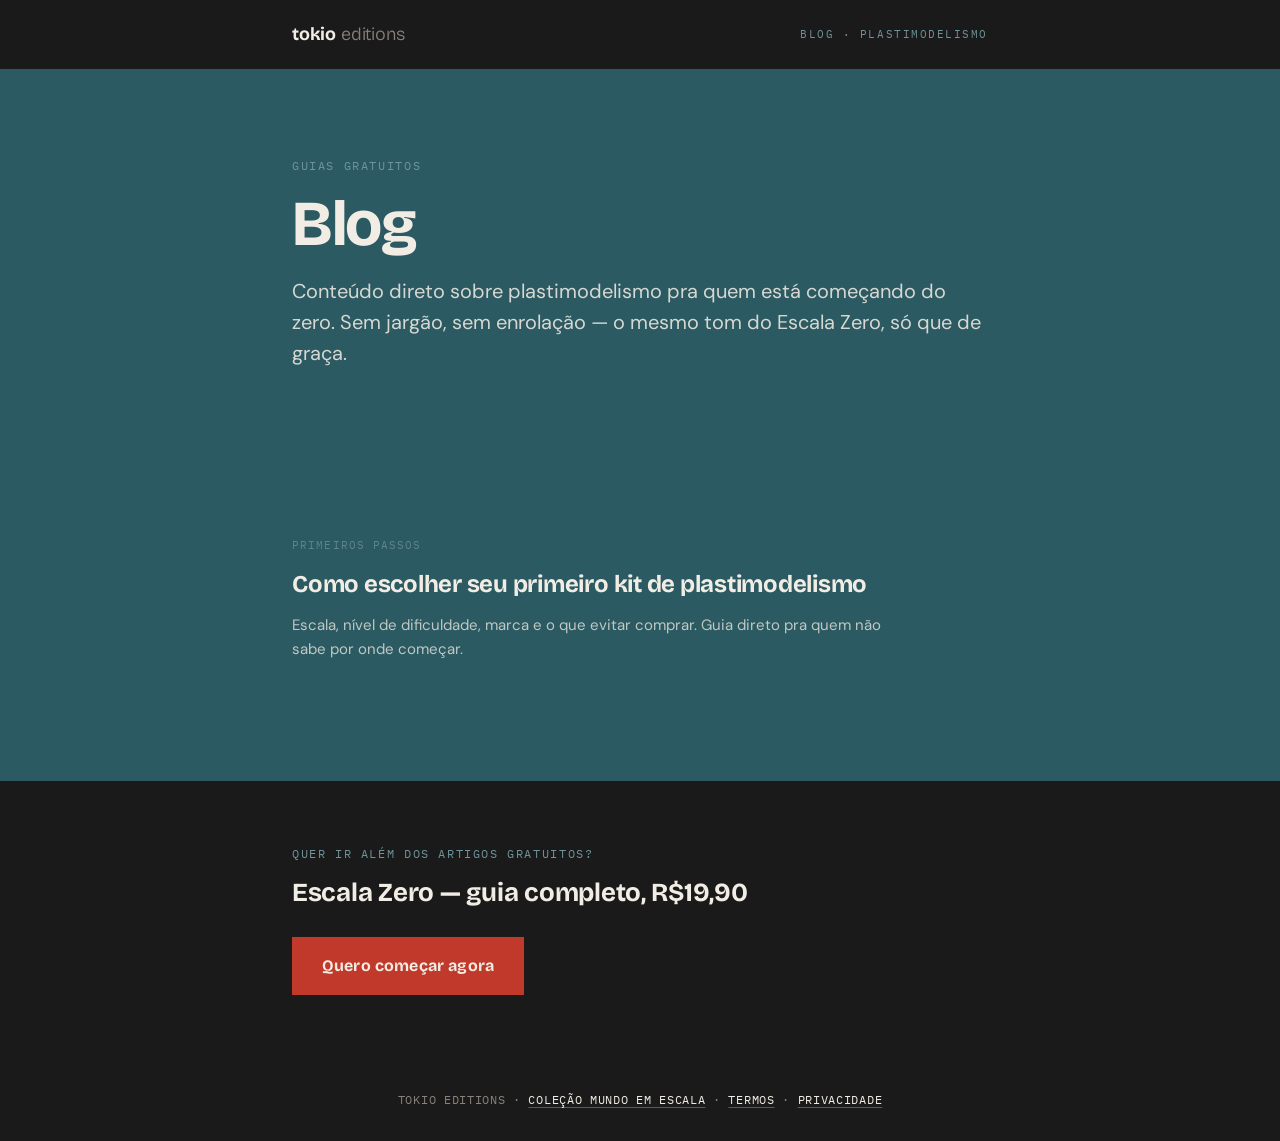
==== blog/index.html @ 728cebe8 "feat: add blog skeleton (flat/editorial, Teal accent, solid-block sections) First iteration for revi" ====
<!doctype html>
<html lang="pt-BR">
<head>
<meta charset="utf-8"/>
<meta name="viewport" content="width=device-width, initial-scale=1"/>
<link rel="canonical" href="https://www.tokioeditions.com/blog/" />
<title>Blog — tokio editions</title>
<meta name="description" content="Guias curtos e diretos sobre plastimodelismo, pensados pra quem está começando. Sem jargão, sem enrolação."/>

<link rel="icon" type="image/svg+xml" href="../assets/tokio-editions_favicon.svg"/>

<meta property="og:type" content="website"/>
<meta property="og:site_name" content="tokio editions"/>
<meta property="og:title" content="Blog — tokio editions"/>
<meta property="og:description" content="Guias curtos e diretos sobre plastimodelismo, pensados pra quem está começando."/>
<meta property="og:locale" content="pt_BR"/>

<link rel="preconnect" href="https://fonts.googleapis.com">
<link rel="preconnect" href="https://fonts.gstatic.com" crossorigin>
<link href="https://fonts.googleapis.com/css2?family=DM+Sans:ital,wght@0,400;0,500;0,700;1,400&family=IBM+Plex+Mono:wght@400;500&family=Bricolage+Grotesque:wght@300;400;500;700&display=swap" rel="stylesheet">
<link rel="stylesheet" href="../assets/blog.css"/>
</head>
<body class="niche-plastimodelismo">

<header class="blog-header">
  <div class="wrap row">
    <a href="../index.html" class="mark"><b>tokio</b><span>&nbsp;editions</span></a>
    <span class="tag">Blog · Plastimodelismo</span>
  </div>
</header>

<section class="block on-niche">
  <div class="wrap">
    <p class="kicker">Guias gratuitos</p>
    <h1 class="title">Blog</h1>
    <p class="lede">Conteúdo direto sobre plastimodelismo pra quem está começando do zero. Sem jargão, sem enrolação — o mesmo tom do Escala Zero, só que de graça.</p>
  </div>
</section>

<main>
<section class="block on-niche" style="padding-top:0;">
  <div class="wrap">
    <div class="post-list">
      <a class="post-card" href="como-escolher-primeiro-kit-de-plastimodelismo.html">
        <div class="wrap" style="padding:0;">
          <p class="cat">Primeiros passos</p>
          <h3>Como escolher seu primeiro kit de plastimodelismo</h3>
          <p>Escala, nível de dificuldade, marca e o que evitar comprar. Guia direto pra quem não sabe por onde começar.</p>
        </div>
      </a>
    </div>
  </div>
</section>
</main>

<section class="block on-ink" style="padding:64px 0;">
  <div class="wrap" style="display:flex;align-items:center;justify-content:space-between;flex-wrap:wrap;gap:24px;">
    <div>
      <p class="kicker" style="margin:0 0 8px;">Quer ir além dos artigos gratuitos?</p>
      <h2 class="section-title" style="margin:0;font-size:26px;">Escala Zero — guia completo, R$19,90</h2>
    </div>
    <a class="btn" href="../index.html#oferta">Quero começar agora</a>
  </div>
</section>

<footer class="blog-footer">
  <div class="wrap">
    tokio editions · <a href="../index.html">Coleção Mundo em Escala</a> · <a href="../termos.html">Termos</a> · <a href="../privacidade.html">Privacidade</a>
  </div>
</footer>

</body>
</html>
---- assets/blog.css ----
/* ============================================================
   tokio editions — Blog skeleton
   Flat/editorial system, independent from the sales-page visual
   language. Palette pulled 1:1 from the Tokio Studio design
   system (Ink/Bone/Red/Amber/Graphite/Teal).
   Each niche gets one accent color; plastimodelismo = Teal.
   ============================================================ */

:root{
  --ink:#1A1A1A;
  --bone:#F2EDE4;
  --bone-dim:#E7E0D3;
  --red:#C0392B;
  --amber:#B8791E;
  --graphite:#8A827A;
  --teal:#2C5A63;
  --teal-soft:#6f939a;

  --display:'Bricolage Grotesque',sans-serif;
  --body:'DM Sans',sans-serif;
  --mono:'IBM Plex Mono',monospace;

  /* niche accent — swap this single token per future niche */
  --niche:var(--teal);
  --niche-soft:var(--teal-soft);
}

*{box-sizing:border-box;}
body{margin:0;background:var(--bone);color:var(--ink);font-family:var(--body);font-size:17px;line-height:1.6;-webkit-font-smoothing:antialiased;}
img{max-width:100%;display:block;}
a{color:inherit;}
.wrap{max-width:760px;margin:0 auto;padding:0 32px;}
@media (max-width:640px){ .wrap{padding:0 20px;} }

/* ---------- HEADER ---------- */
.blog-header{background:var(--ink);color:var(--bone);padding:20px 0;}
.blog-header .row{display:flex;align-items:center;justify-content:space-between;gap:12px;}
.blog-header .mark{font-family:'Outfit',var(--display);font-size:18px;letter-spacing:-0.01em;}
.blog-header .mark b{font-weight:700;}
.blog-header .mark span{font-weight:300;color:var(--graphite);}
.blog-header .tag{font-family:var(--mono);font-size:11px;letter-spacing:.14em;text-transform:uppercase;color:var(--niche-soft);}
.blog-header a{text-decoration:none;}

/* ---------- SOLID BLOCKS ---------- */
.block{padding:88px 0;overflow:hidden;}
.block.on-niche{background:var(--niche);color:var(--bone);}
.block.on-ink{background:var(--ink);color:var(--bone);}
.block.on-bone{background:var(--bone);color:var(--ink);}
.block.on-bone-dim{background:var(--bone-dim);color:var(--ink);}
@media (max-width:640px){ .block{padding:56px 0;} }

.kicker{font-family:var(--mono);font-size:11.5px;letter-spacing:.14em;text-transform:uppercase;margin:0 0 16px;}
.on-niche .kicker, .on-ink .kicker{color:var(--niche-soft);}
.on-bone .kicker, .on-bone-dim .kicker{color:var(--red);}

h1.title{font-family:var(--display);font-weight:700;font-size:clamp(36px,6vw,64px);line-height:1.02;letter-spacing:-0.02em;margin:0 0 20px;}
h2.section-title{font-family:var(--display);font-weight:700;font-size:clamp(24px,3.4vw,32px);letter-spacing:-0.01em;margin:0 0 20px;}
.lede{font-size:clamp(17px,1.6vw,20px);line-height:1.55;max-width:56ch;margin:0;}
.on-niche .lede, .on-ink .lede{opacity:.86;}
.on-bone .lede, .on-bone-dim .lede{color:var(--graphite);}

.prose p{margin:0 0 20px;font-size:17px;line-height:1.75;max-width:68ch;}
.prose ul, .prose ol{margin:0 0 20px;padding-left:22px;max-width:68ch;}
.prose li{margin-bottom:10px;line-height:1.6;}
.prose strong{font-weight:700;}

/* checklist block */
.checklist{list-style:none;margin:0;padding:0;max-width:68ch;}
.checklist li{display:flex;gap:14px;padding:14px 0;border-bottom:1px solid rgba(26,26,26,.12);font-size:16px;line-height:1.45;}
.checklist .num{font-family:var(--mono);font-size:13px;color:var(--red);flex:none;}

/* pull quote */
blockquote.pull{font-family:var(--display);font-weight:700;font-size:clamp(24px,3.2vw,34px);line-height:1.2;letter-spacing:-0.01em;margin:0;max-width:20ch;}
.pull-mark{font-family:var(--display);font-size:64px;line-height:.4;color:var(--niche-soft);margin:0 0 10px;display:block;}

/* CTA */
.btn{display:inline-flex;align-items:center;gap:10px;background:var(--red);color:var(--bone);font-family:var(--display);font-weight:700;font-size:16px;padding:16px 30px;text-decoration:none;letter-spacing:.01em;border:0;transition:background .15s ease-out;}
.btn:hover{background:#a52f21;}

/* ---------- POST CARDS (index) ---------- */
.post-list{display:flex;flex-direction:column;gap:1px;background:rgba(242,237,228,.18);margin-top:48px;}
.post-card{background:var(--niche);padding:32px 0;display:block;text-decoration:none;color:var(--bone);transition:background-color .15s ease-out;}
.post-card:hover{background:#254e56;}
.post-card .cat{font-family:var(--mono);font-size:11px;letter-spacing:.1em;text-transform:uppercase;color:var(--niche-soft);margin:0 0 10px;}
.post-card h3{font-family:var(--display);font-weight:700;font-size:24px;margin:0 0 10px;letter-spacing:-0.01em;}
.post-card p{margin:0;opacity:.75;font-size:15px;max-width:60ch;}

/* ---------- FOOTER ---------- */
.blog-footer{background:var(--ink);color:var(--graphite);padding:32px 0;font-family:var(--mono);font-size:11.5px;letter-spacing:.06em;text-transform:uppercase;text-align:center;}
.blog-footer a{color:var(--bone);text-decoration:underline;text-decoration-color:rgba(242,237,228,.3);text-underline-offset:3px;}
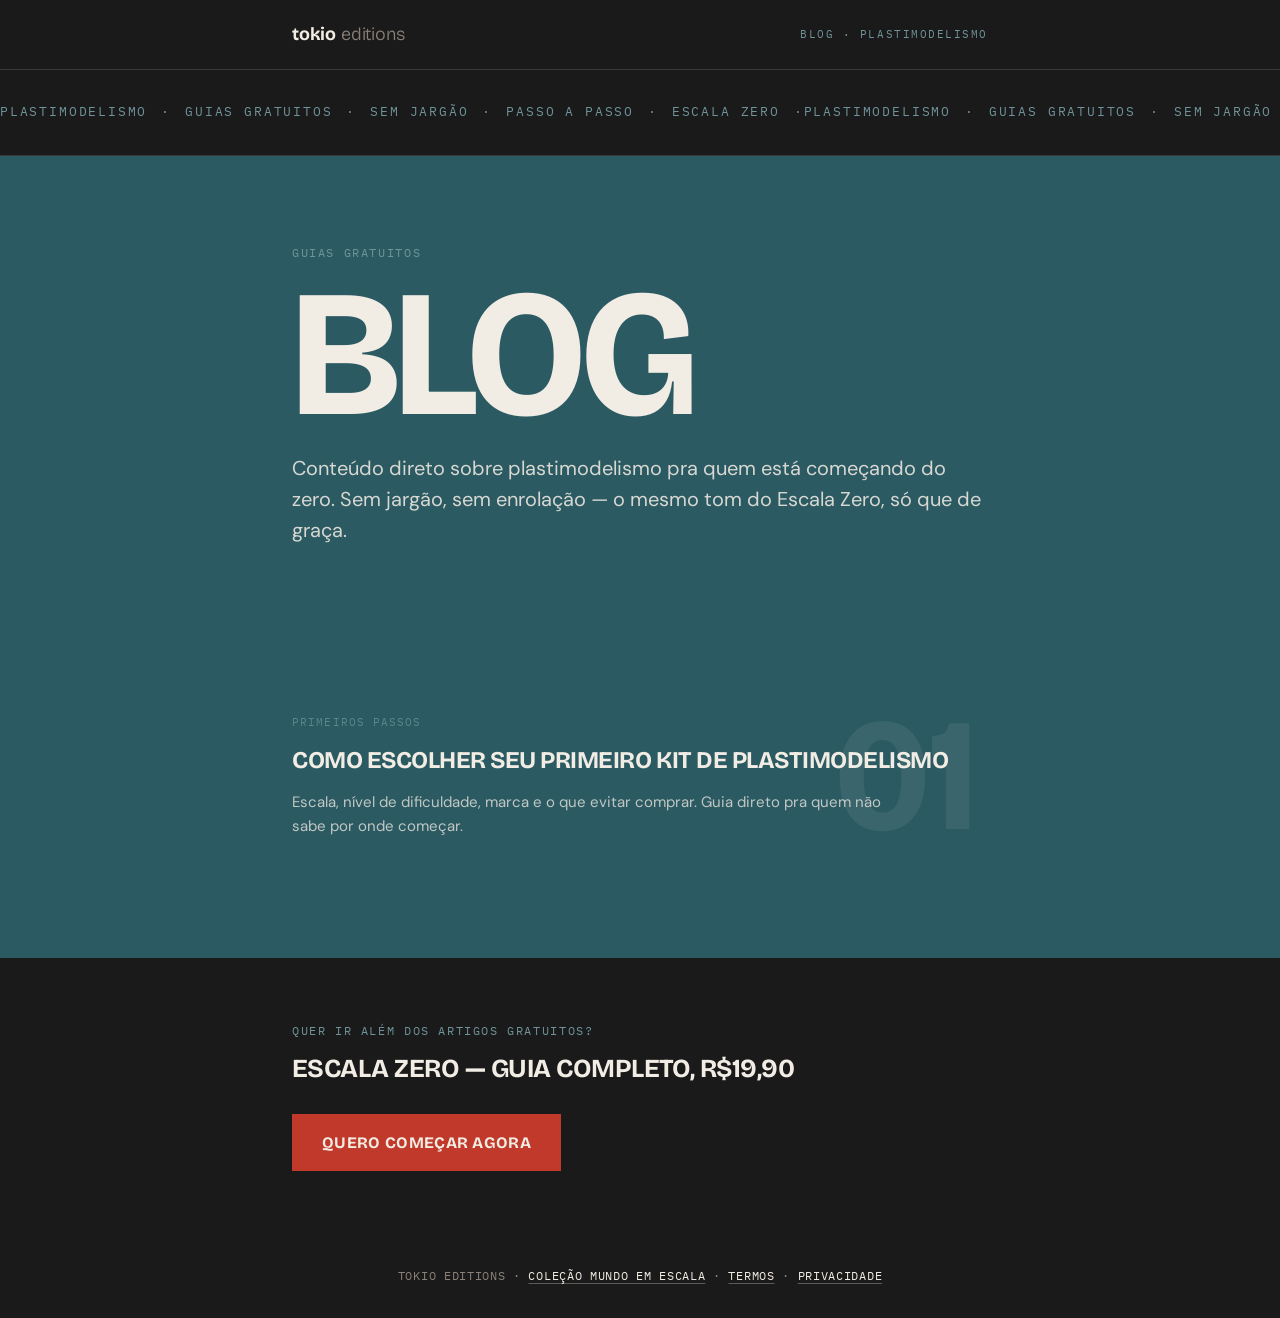
==== commit ef4caaf8: "feat: bring Kinetic Typography mechanics into blog (marquee, scale, hard hover invert) Ported select" ====
--- a/blog/index.html
+++ b/blog/index.html
@@ -29,19 +29,27 @@
   </div>
 </header>
 
-<section class="block on-niche">
+<div class="marquee" aria-hidden="true">
+  <div class="marquee-track">
+    <span>PLASTIMODELISMO <span class="sep">·</span> GUIAS GRATUITOS <span class="sep">·</span> SEM JARGÃO <span class="sep">·</span> PASSO A PASSO <span class="sep">·</span> ESCALA ZERO <span class="sep">·</span></span>
+    <span>PLASTIMODELISMO <span class="sep">·</span> GUIAS GRATUITOS <span class="sep">·</span> SEM JARGÃO <span class="sep">·</span> PASSO A PASSO <span class="sep">·</span> ESCALA ZERO <span class="sep">·</span></span>
+  </div>
+</div>
+
+<section class="block on-niche reveal">
   <div class="wrap">
     <p class="kicker">Guias gratuitos</p>
-    <h1 class="title">Blog</h1>
+    <h1 class="title scream">Blog</h1>
     <p class="lede">Conteúdo direto sobre plastimodelismo pra quem está começando do zero. Sem jargão, sem enrolação — o mesmo tom do Escala Zero, só que de graça.</p>
   </div>
 </section>
 
 <main>
-<section class="block on-niche" style="padding-top:0;">
+<section class="block on-niche reveal" style="padding-top:0;">
   <div class="wrap">
     <div class="post-list">
       <a class="post-card" href="como-escolher-primeiro-kit-de-plastimodelismo.html">
+        <span class="num-bg">01</span>
         <div class="wrap" style="padding:0;">
           <p class="cat">Primeiros passos</p>
           <h3>Como escolher seu primeiro kit de plastimodelismo</h3>
@@ -53,7 +61,7 @@
 </section>
 </main>
 
-<section class="block on-ink" style="padding:64px 0;">
+<section class="block on-ink reveal" style="padding:64px 0;">
   <div class="wrap" style="display:flex;align-items:center;justify-content:space-between;flex-wrap:wrap;gap:24px;">
     <div>
       <p class="kicker" style="margin:0 0 8px;">Quer ir além dos artigos gratuitos?</p>
@@ -69,5 +77,24 @@
   </div>
 </footer>
 
+<script>
+(function(){
+  var revealEls = document.querySelectorAll('.reveal');
+  if('IntersectionObserver' in window){
+    var ro = new IntersectionObserver(function(entries){
+      entries.forEach(function(entry){
+        if(entry.isIntersecting){
+          entry.target.classList.add('is-visible');
+          ro.unobserve(entry.target);
+        }
+      });
+    }, { threshold: 0.12 });
+    revealEls.forEach(function(el){ ro.observe(el); });
+  } else {
+    revealEls.forEach(function(el){ el.classList.add('is-visible'); });
+  }
+})();
+</script>
+
 </body>
 </html>
--- a/assets/blog.css
+++ b/assets/blog.css
@@ -53,8 +53,9 @@
 .on-niche .kicker, .on-ink .kicker{color:var(--niche-soft);}
 .on-bone .kicker, .on-bone-dim .kicker{color:var(--red);}
 
-h1.title{font-family:var(--display);font-weight:700;font-size:clamp(36px,6vw,64px);line-height:1.02;letter-spacing:-0.02em;margin:0 0 20px;}
-h2.section-title{font-family:var(--display);font-weight:700;font-size:clamp(24px,3.4vw,32px);letter-spacing:-0.01em;margin:0 0 20px;}
+h1.title{font-family:var(--display);font-weight:700;text-transform:uppercase;font-size:clamp(36px,6vw,64px);line-height:.94;letter-spacing:-0.03em;margin:0 0 20px;}
+h1.title.scream{font-size:clamp(56px,15vw,180px);line-height:.86;}
+h2.section-title{font-family:var(--display);font-weight:700;text-transform:uppercase;font-size:clamp(24px,3.4vw,32px);letter-spacing:-0.02em;margin:0 0 20px;}
 .lede{font-size:clamp(17px,1.6vw,20px);line-height:1.55;max-width:56ch;margin:0;}
 .on-niche .lede, .on-ink .lede{opacity:.86;}
 .on-bone .lede, .on-bone-dim .lede{color:var(--graphite);}
@@ -74,16 +75,32 @@
 .pull-mark{font-family:var(--display);font-size:64px;line-height:.4;color:var(--niche-soft);margin:0 0 10px;display:block;}
 
 /* CTA */
-.btn{display:inline-flex;align-items:center;gap:10px;background:var(--red);color:var(--bone);font-family:var(--display);font-weight:700;font-size:16px;padding:16px 30px;text-decoration:none;letter-spacing:.01em;border:0;transition:background .15s ease-out;}
-.btn:hover{background:#a52f21;}
+.btn{display:inline-flex;align-items:center;gap:10px;background:var(--red);color:var(--bone);font-family:var(--display);font-weight:700;text-transform:uppercase;letter-spacing:.02em;font-size:16px;padding:16px 30px;text-decoration:none;border:0;transition:background .15s ease-out, transform .15s ease-out;}
+.btn:hover{background:#a52f21;transform:scale(1.04);}
+.btn:active{transform:scale(.96);}
+
+/* ---------- MARQUEE ---------- */
+.marquee{overflow:hidden;background:var(--ink);border-top:1px solid rgba(242,237,228,.14);border-bottom:1px solid rgba(242,237,228,.14);}
+.marquee-track{display:flex;width:max-content;animation:marquee 22s linear infinite;}
+.marquee-track span{display:flex;align-items:center;gap:14px;font-family:var(--mono);font-size:13px;letter-spacing:.14em;text-transform:uppercase;color:var(--niche-soft);white-space:nowrap;padding:16px 0;}
+.marquee-track span .sep{color:var(--graphite);}
+@keyframes marquee{from{transform:translateX(0);}to{transform:translateX(-50%);}}
+@media (prefers-reduced-motion: reduce){ .marquee-track{animation:none;} .marquee{overflow-x:auto;} }
 
 /* ---------- POST CARDS (index) ---------- */
 .post-list{display:flex;flex-direction:column;gap:1px;background:rgba(242,237,228,.18);margin-top:48px;}
-.post-card{background:var(--niche);padding:32px 0;display:block;text-decoration:none;color:var(--bone);transition:background-color .15s ease-out;}
-.post-card:hover{background:#254e56;}
+.post-card{position:relative;background:var(--niche);padding:32px 0;display:block;text-decoration:none;color:var(--bone);overflow:hidden;transition:background-color .3s ease-out, color .3s ease-out;}
+.post-card:hover{background:var(--ink);color:var(--bone);}
+.post-card .num-bg{position:absolute;right:12px;top:50%;transform:translateY(-50%);font-family:var(--display);font-weight:700;font-size:clamp(80px,14vw,160px);line-height:1;color:rgba(242,237,228,.08);pointer-events:none;z-index:0;}
+.post-card .wrap{position:relative;z-index:1;}
 .post-card .cat{font-family:var(--mono);font-size:11px;letter-spacing:.1em;text-transform:uppercase;color:var(--niche-soft);margin:0 0 10px;}
-.post-card h3{font-family:var(--display);font-weight:700;font-size:24px;margin:0 0 10px;letter-spacing:-0.01em;}
+.post-card h3{font-family:var(--display);font-weight:700;text-transform:uppercase;font-size:24px;margin:0 0 10px;letter-spacing:-0.02em;}
 .post-card p{margin:0;opacity:.75;font-size:15px;max-width:60ch;}
+
+/* ---------- SCROLL REVEAL ---------- */
+.reveal{opacity:0;transform:translateY(24px);transition:opacity .6s cubic-bezier(.16,.8,.24,1), transform .6s cubic-bezier(.16,.8,.24,1);}
+.reveal.is-visible{opacity:1;transform:none;}
+@media (prefers-reduced-motion: reduce){ .reveal{opacity:1;transform:none;transition:none;} }
 
 /* ---------- FOOTER ---------- */
 .blog-footer{background:var(--ink);color:var(--graphite);padding:32px 0;font-family:var(--mono);font-size:11.5px;letter-spacing:.06em;text-transform:uppercase;text-align:center;}
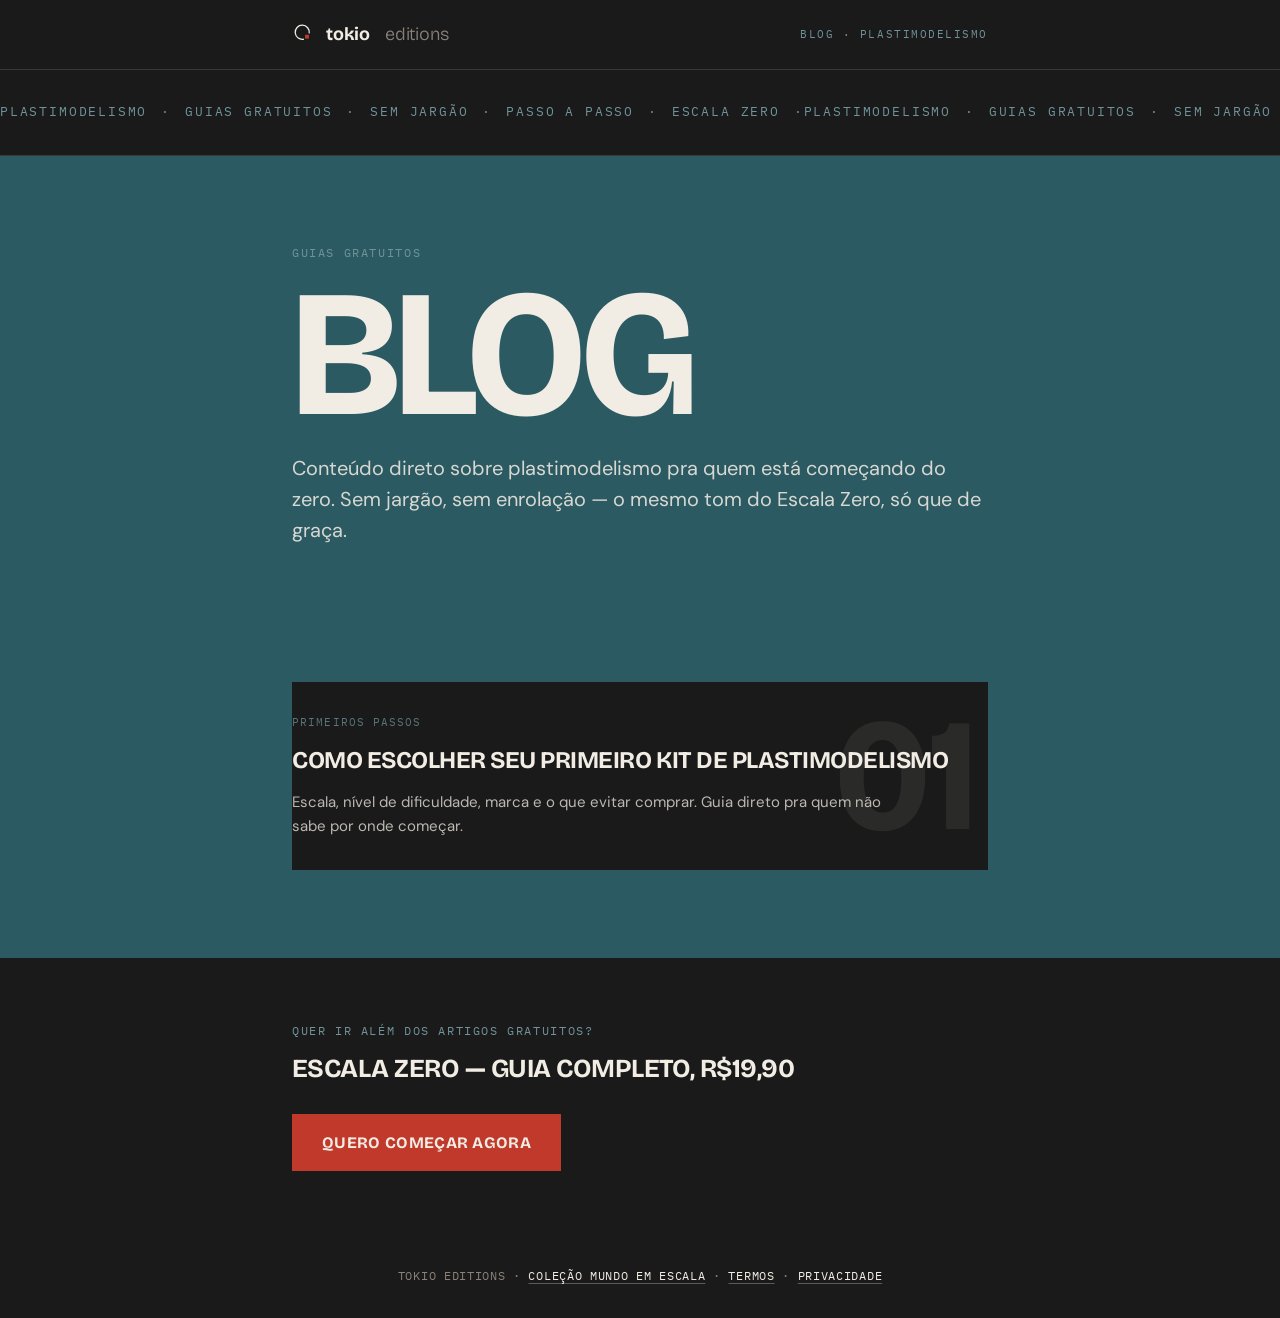
==== commit 1c10a409: "feat: add real logo mark to blog header, give post-card its own flat color - Header wordmark now inc" ====
--- a/blog/index.html
+++ b/blog/index.html
@@ -24,7 +24,13 @@
 
 <header class="blog-header">
   <div class="wrap row">
-    <a href="../index.html" class="mark"><b>tokio</b><span>&nbsp;editions</span></a>
+    <a href="../index.html" class="mark">
+      <svg viewBox="0 0 150 150" xmlns="http://www.w3.org/2000/svg" aria-hidden="true">
+        <path d="M 74.645 106.693 A 44 44 0 1 1 107.458 70.883" fill="none" stroke="var(--bone)" stroke-width="8" stroke-linecap="butt"/>
+        <rect x="82" y="80" width="24" height="24" fill="var(--red)"/>
+      </svg>
+      <b>tokio</b><span>&nbsp;editions</span>
+    </a>
     <span class="tag">Blog · Plastimodelismo</span>
   </div>
 </header>
--- a/assets/blog.css
+++ b/assets/blog.css
@@ -35,7 +35,8 @@
 /* ---------- HEADER ---------- */
 .blog-header{background:var(--ink);color:var(--bone);padding:20px 0;}
 .blog-header .row{display:flex;align-items:center;justify-content:space-between;gap:12px;}
-.blog-header .mark{font-family:'Outfit',var(--display);font-size:18px;letter-spacing:-0.01em;}
+.blog-header .mark{display:flex;align-items:center;gap:10px;font-family:'Outfit',var(--display);font-size:18px;letter-spacing:-0.01em;}
+.blog-header .mark svg{width:24px;height:24px;flex:none;}
 .blog-header .mark b{font-weight:700;}
 .blog-header .mark span{font-weight:300;color:var(--graphite);}
 .blog-header .tag{font-family:var(--mono);font-size:11px;letter-spacing:.14em;text-transform:uppercase;color:var(--niche-soft);}
@@ -89,11 +90,13 @@
 
 /* ---------- POST CARDS (index) ---------- */
 .post-list{display:flex;flex-direction:column;gap:1px;background:rgba(242,237,228,.18);margin-top:48px;}
-.post-card{position:relative;background:var(--niche);padding:32px 0;display:block;text-decoration:none;color:var(--bone);overflow:hidden;transition:background-color .3s ease-out, color .3s ease-out;}
-.post-card:hover{background:var(--ink);color:var(--bone);}
-.post-card .num-bg{position:absolute;right:12px;top:50%;transform:translateY(-50%);font-family:var(--display);font-weight:700;font-size:clamp(80px,14vw,160px);line-height:1;color:rgba(242,237,228,.08);pointer-events:none;z-index:0;}
+.post-card{position:relative;background:var(--ink);padding:32px 0;display:block;text-decoration:none;color:var(--bone);overflow:hidden;transition:background-color .3s ease-out, color .3s ease-out;}
+.post-card:hover{background:var(--bone);color:var(--ink);}
+.post-card .num-bg{position:absolute;right:12px;top:50%;transform:translateY(-50%);font-family:var(--display);font-weight:700;font-size:clamp(80px,14vw,160px);line-height:1;color:rgba(242,237,228,.08);pointer-events:none;z-index:0;transition:color .3s ease-out;}
+.post-card:hover .num-bg{color:rgba(26,26,26,.06);}
 .post-card .wrap{position:relative;z-index:1;}
-.post-card .cat{font-family:var(--mono);font-size:11px;letter-spacing:.1em;text-transform:uppercase;color:var(--niche-soft);margin:0 0 10px;}
+.post-card .cat{font-family:var(--mono);font-size:11px;letter-spacing:.1em;text-transform:uppercase;color:var(--niche-soft);margin:0 0 10px;transition:color .3s ease-out;}
+.post-card:hover .cat{color:var(--red);}
 .post-card h3{font-family:var(--display);font-weight:700;text-transform:uppercase;font-size:24px;margin:0 0 10px;letter-spacing:-0.02em;}
 .post-card p{margin:0;opacity:.75;font-size:15px;max-width:60ch;}
 
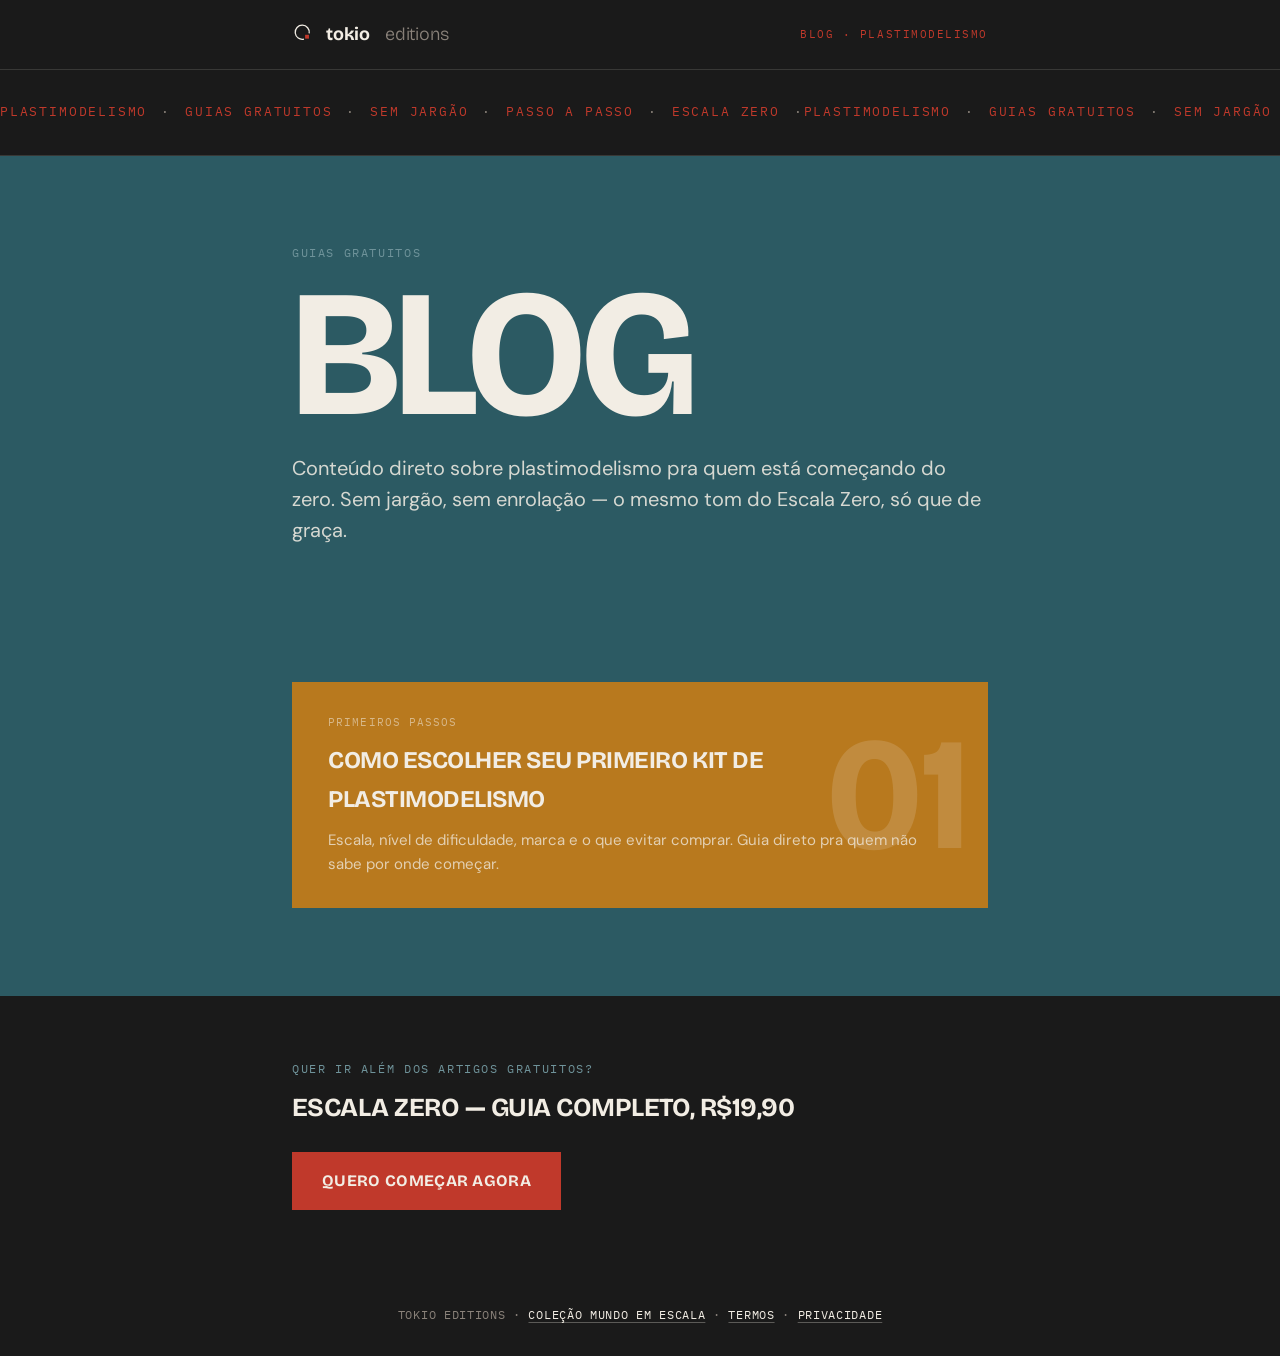
==== commit d69494d5: "fix: remove redundant nested .wrap zeroing post-card padding Same shorthand-override bug pattern see" ====
--- a/blog/index.html
+++ b/blog/index.html
@@ -56,11 +56,9 @@
     <div class="post-list">
       <a class="post-card" href="como-escolher-primeiro-kit-de-plastimodelismo.html">
         <span class="num-bg">01</span>
-        <div class="wrap" style="padding:0;">
-          <p class="cat">Primeiros passos</p>
-          <h3>Como escolher seu primeiro kit de plastimodelismo</h3>
-          <p>Escala, nível de dificuldade, marca e o que evitar comprar. Guia direto pra quem não sabe por onde começar.</p>
-        </div>
+        <p class="cat">Primeiros passos</p>
+        <h3>Como escolher seu primeiro kit de plastimodelismo</h3>
+        <p>Escala, nível de dificuldade, marca e o que evitar comprar. Guia direto pra quem não sabe por onde começar.</p>
       </a>
     </div>
   </div>
--- a/assets/blog.css
+++ b/assets/blog.css
@@ -39,7 +39,7 @@
 .blog-header .mark svg{width:24px;height:24px;flex:none;}
 .blog-header .mark b{font-weight:700;}
 .blog-header .mark span{font-weight:300;color:var(--graphite);}
-.blog-header .tag{font-family:var(--mono);font-size:11px;letter-spacing:.14em;text-transform:uppercase;color:var(--niche-soft);}
+.blog-header .tag{font-family:var(--mono);font-size:11px;letter-spacing:.14em;text-transform:uppercase;color:var(--red);}
 .blog-header a{text-decoration:none;}
 
 /* ---------- SOLID BLOCKS ---------- */
@@ -83,20 +83,20 @@
 /* ---------- MARQUEE ---------- */
 .marquee{overflow:hidden;background:var(--ink);border-top:1px solid rgba(242,237,228,.14);border-bottom:1px solid rgba(242,237,228,.14);}
 .marquee-track{display:flex;width:max-content;animation:marquee 22s linear infinite;}
-.marquee-track span{display:flex;align-items:center;gap:14px;font-family:var(--mono);font-size:13px;letter-spacing:.14em;text-transform:uppercase;color:var(--niche-soft);white-space:nowrap;padding:16px 0;}
+.marquee-track span{display:flex;align-items:center;gap:14px;font-family:var(--mono);font-size:13px;letter-spacing:.14em;text-transform:uppercase;color:var(--red);white-space:nowrap;padding:16px 0;}
 .marquee-track span .sep{color:var(--graphite);}
 @keyframes marquee{from{transform:translateX(0);}to{transform:translateX(-50%);}}
 @media (prefers-reduced-motion: reduce){ .marquee-track{animation:none;} .marquee{overflow-x:auto;} }
 
 /* ---------- POST CARDS (index) ---------- */
 .post-list{display:flex;flex-direction:column;gap:1px;background:rgba(242,237,228,.18);margin-top:48px;}
-.post-card{position:relative;background:var(--ink);padding:32px 0;display:block;text-decoration:none;color:var(--bone);overflow:hidden;transition:background-color .3s ease-out, color .3s ease-out;}
+.post-card{position:relative;background:var(--amber);padding:32px 36px;display:block;text-decoration:none;color:var(--bone);overflow:hidden;transition:background-color .3s ease-out, color .3s ease-out;}
 .post-card:hover{background:var(--bone);color:var(--ink);}
-.post-card .num-bg{position:absolute;right:12px;top:50%;transform:translateY(-50%);font-family:var(--display);font-weight:700;font-size:clamp(80px,14vw,160px);line-height:1;color:rgba(242,237,228,.08);pointer-events:none;z-index:0;transition:color .3s ease-out;}
+.post-card .num-bg{position:absolute;right:20px;top:50%;transform:translateY(-50%);font-family:var(--display);font-weight:700;font-size:clamp(80px,14vw,160px);line-height:1;color:rgba(242,237,228,.16);pointer-events:none;z-index:0;transition:color .3s ease-out;}
 .post-card:hover .num-bg{color:rgba(26,26,26,.06);}
-.post-card .wrap{position:relative;z-index:1;}
-.post-card .cat{font-family:var(--mono);font-size:11px;letter-spacing:.1em;text-transform:uppercase;color:var(--niche-soft);margin:0 0 10px;transition:color .3s ease-out;}
+.post-card .cat{font-family:var(--mono);font-size:11px;letter-spacing:.1em;text-transform:uppercase;color:rgba(242,237,228,.72);margin:0 0 10px;transition:color .3s ease-out;position:relative;z-index:1;}
 .post-card:hover .cat{color:var(--red);}
+.post-card h3, .post-card p{position:relative;z-index:1;}
 .post-card h3{font-family:var(--display);font-weight:700;text-transform:uppercase;font-size:24px;margin:0 0 10px;letter-spacing:-0.02em;}
 .post-card p{margin:0;opacity:.75;font-size:15px;max-width:60ch;}
 
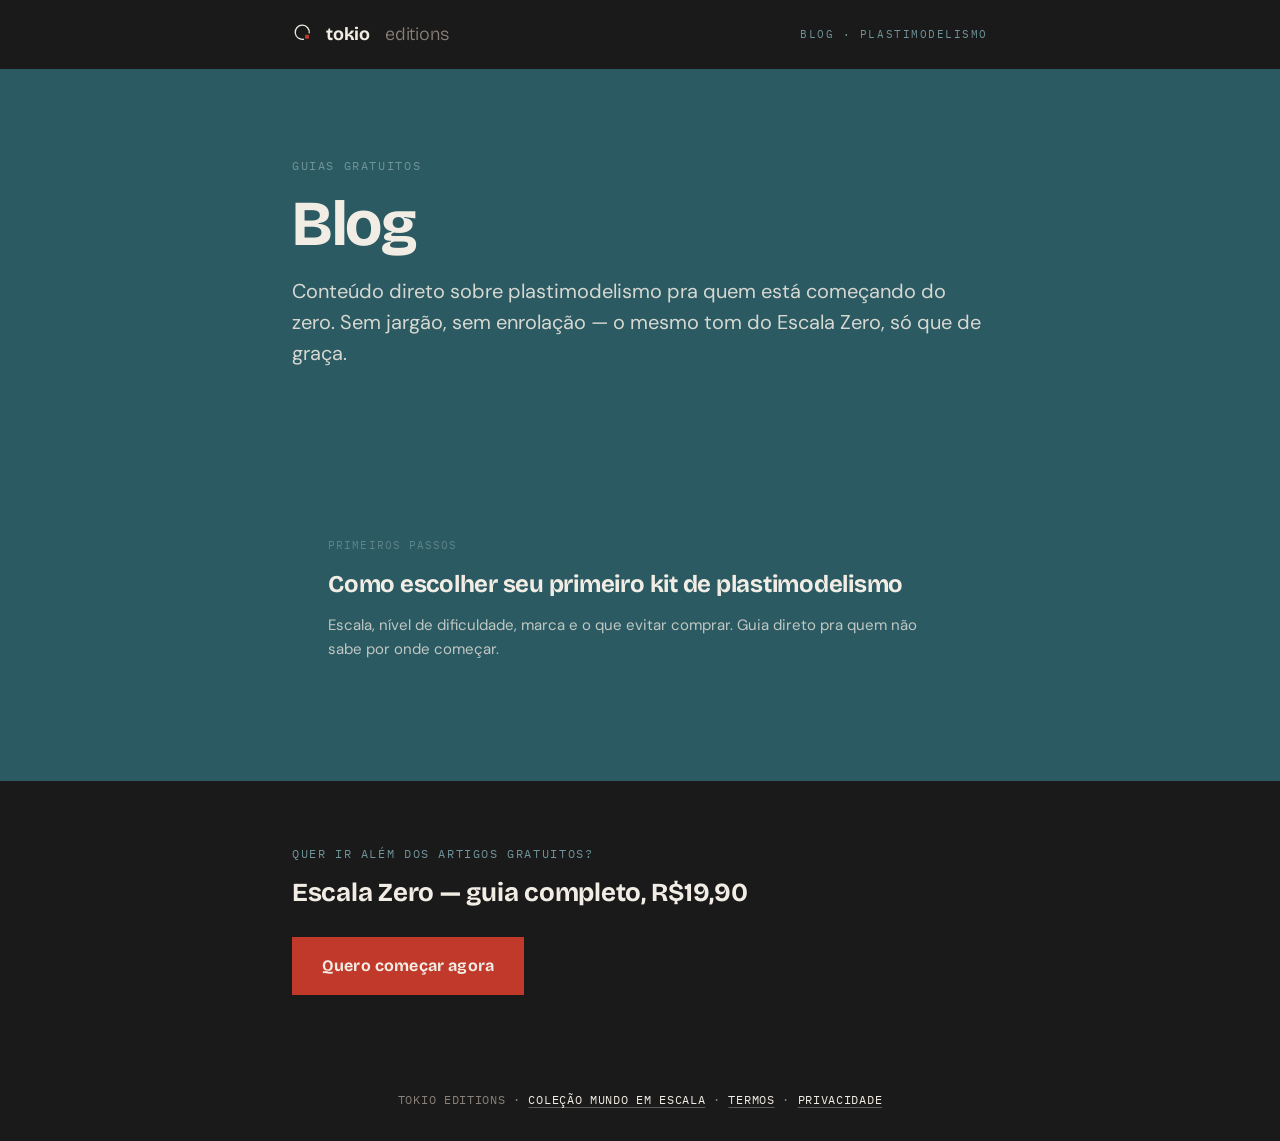
==== commit f07d1673: "revert: drop Kinetic Typography treatment, restore calm design-system-compliant blog The marquee/scr" ====
--- a/blog/index.html
+++ b/blog/index.html
@@ -35,27 +35,19 @@
   </div>
 </header>
 
-<div class="marquee" aria-hidden="true">
-  <div class="marquee-track">
-    <span>PLASTIMODELISMO <span class="sep">·</span> GUIAS GRATUITOS <span class="sep">·</span> SEM JARGÃO <span class="sep">·</span> PASSO A PASSO <span class="sep">·</span> ESCALA ZERO <span class="sep">·</span></span>
-    <span>PLASTIMODELISMO <span class="sep">·</span> GUIAS GRATUITOS <span class="sep">·</span> SEM JARGÃO <span class="sep">·</span> PASSO A PASSO <span class="sep">·</span> ESCALA ZERO <span class="sep">·</span></span>
-  </div>
-</div>
-
-<section class="block on-niche reveal">
+<section class="block on-niche">
   <div class="wrap">
     <p class="kicker">Guias gratuitos</p>
-    <h1 class="title scream">Blog</h1>
+    <h1 class="title">Blog</h1>
     <p class="lede">Conteúdo direto sobre plastimodelismo pra quem está começando do zero. Sem jargão, sem enrolação — o mesmo tom do Escala Zero, só que de graça.</p>
   </div>
 </section>
 
 <main>
-<section class="block on-niche reveal" style="padding-top:0;">
+<section class="block on-niche" style="padding-top:0;">
   <div class="wrap">
     <div class="post-list">
       <a class="post-card" href="como-escolher-primeiro-kit-de-plastimodelismo.html">
-        <span class="num-bg">01</span>
         <p class="cat">Primeiros passos</p>
         <h3>Como escolher seu primeiro kit de plastimodelismo</h3>
         <p>Escala, nível de dificuldade, marca e o que evitar comprar. Guia direto pra quem não sabe por onde começar.</p>
@@ -65,7 +57,7 @@
 </section>
 </main>
 
-<section class="block on-ink reveal" style="padding:64px 0;">
+<section class="block on-ink" style="padding:64px 0;">
   <div class="wrap" style="display:flex;align-items:center;justify-content:space-between;flex-wrap:wrap;gap:24px;">
     <div>
       <p class="kicker" style="margin:0 0 8px;">Quer ir além dos artigos gratuitos?</p>
@@ -81,24 +73,5 @@
   </div>
 </footer>
 
-<script>
-(function(){
-  var revealEls = document.querySelectorAll('.reveal');
-  if('IntersectionObserver' in window){
-    var ro = new IntersectionObserver(function(entries){
-      entries.forEach(function(entry){
-        if(entry.isIntersecting){
-          entry.target.classList.add('is-visible');
-          ro.unobserve(entry.target);
-        }
-      });
-    }, { threshold: 0.12 });
-    revealEls.forEach(function(el){ ro.observe(el); });
-  } else {
-    revealEls.forEach(function(el){ el.classList.add('is-visible'); });
-  }
-})();
-</script>
-
 </body>
 </html>
--- a/assets/blog.css
+++ b/assets/blog.css
@@ -39,7 +39,7 @@
 .blog-header .mark svg{width:24px;height:24px;flex:none;}
 .blog-header .mark b{font-weight:700;}
 .blog-header .mark span{font-weight:300;color:var(--graphite);}
-.blog-header .tag{font-family:var(--mono);font-size:11px;letter-spacing:.14em;text-transform:uppercase;color:var(--red);}
+.blog-header .tag{font-family:var(--mono);font-size:11px;letter-spacing:.14em;text-transform:uppercase;color:var(--niche-soft);}
 .blog-header a{text-decoration:none;}
 
 /* ---------- SOLID BLOCKS ---------- */
@@ -54,9 +54,8 @@
 .on-niche .kicker, .on-ink .kicker{color:var(--niche-soft);}
 .on-bone .kicker, .on-bone-dim .kicker{color:var(--red);}
 
-h1.title{font-family:var(--display);font-weight:700;text-transform:uppercase;font-size:clamp(36px,6vw,64px);line-height:.94;letter-spacing:-0.03em;margin:0 0 20px;}
-h1.title.scream{font-size:clamp(56px,15vw,180px);line-height:.86;}
-h2.section-title{font-family:var(--display);font-weight:700;text-transform:uppercase;font-size:clamp(24px,3.4vw,32px);letter-spacing:-0.02em;margin:0 0 20px;}
+h1.title{font-family:var(--display);font-weight:700;font-size:clamp(36px,6vw,64px);line-height:1.02;letter-spacing:-0.02em;margin:0 0 20px;}
+h2.section-title{font-family:var(--display);font-weight:700;font-size:clamp(24px,3.4vw,32px);letter-spacing:-0.01em;margin:0 0 20px;}
 .lede{font-size:clamp(17px,1.6vw,20px);line-height:1.55;max-width:56ch;margin:0;}
 .on-niche .lede, .on-ink .lede{opacity:.86;}
 .on-bone .lede, .on-bone-dim .lede{color:var(--graphite);}
@@ -76,34 +75,16 @@
 .pull-mark{font-family:var(--display);font-size:64px;line-height:.4;color:var(--niche-soft);margin:0 0 10px;display:block;}
 
 /* CTA */
-.btn{display:inline-flex;align-items:center;gap:10px;background:var(--red);color:var(--bone);font-family:var(--display);font-weight:700;text-transform:uppercase;letter-spacing:.02em;font-size:16px;padding:16px 30px;text-decoration:none;border:0;transition:background .15s ease-out, transform .15s ease-out;}
-.btn:hover{background:#a52f21;transform:scale(1.04);}
-.btn:active{transform:scale(.96);}
-
-/* ---------- MARQUEE ---------- */
-.marquee{overflow:hidden;background:var(--ink);border-top:1px solid rgba(242,237,228,.14);border-bottom:1px solid rgba(242,237,228,.14);}
-.marquee-track{display:flex;width:max-content;animation:marquee 22s linear infinite;}
-.marquee-track span{display:flex;align-items:center;gap:14px;font-family:var(--mono);font-size:13px;letter-spacing:.14em;text-transform:uppercase;color:var(--red);white-space:nowrap;padding:16px 0;}
-.marquee-track span .sep{color:var(--graphite);}
-@keyframes marquee{from{transform:translateX(0);}to{transform:translateX(-50%);}}
-@media (prefers-reduced-motion: reduce){ .marquee-track{animation:none;} .marquee{overflow-x:auto;} }
+.btn{display:inline-flex;align-items:center;gap:10px;background:var(--red);color:var(--bone);font-family:var(--display);font-weight:700;font-size:16px;padding:16px 30px;text-decoration:none;letter-spacing:.01em;border:0;transition:background .15s ease-out;}
+.btn:hover{background:#a52f21;}
 
 /* ---------- POST CARDS (index) ---------- */
 .post-list{display:flex;flex-direction:column;gap:1px;background:rgba(242,237,228,.18);margin-top:48px;}
-.post-card{position:relative;background:var(--amber);padding:32px 36px;display:block;text-decoration:none;color:var(--bone);overflow:hidden;transition:background-color .3s ease-out, color .3s ease-out;}
-.post-card:hover{background:var(--bone);color:var(--ink);}
-.post-card .num-bg{position:absolute;right:20px;top:50%;transform:translateY(-50%);font-family:var(--display);font-weight:700;font-size:clamp(80px,14vw,160px);line-height:1;color:rgba(242,237,228,.16);pointer-events:none;z-index:0;transition:color .3s ease-out;}
-.post-card:hover .num-bg{color:rgba(26,26,26,.06);}
-.post-card .cat{font-family:var(--mono);font-size:11px;letter-spacing:.1em;text-transform:uppercase;color:rgba(242,237,228,.72);margin:0 0 10px;transition:color .3s ease-out;position:relative;z-index:1;}
-.post-card:hover .cat{color:var(--red);}
-.post-card h3, .post-card p{position:relative;z-index:1;}
-.post-card h3{font-family:var(--display);font-weight:700;text-transform:uppercase;font-size:24px;margin:0 0 10px;letter-spacing:-0.02em;}
+.post-card{background:var(--niche);padding:32px 36px;display:block;text-decoration:none;color:var(--bone);transition:background-color .15s ease-out;}
+.post-card:hover{background:#254e56;}
+.post-card .cat{font-family:var(--mono);font-size:11px;letter-spacing:.1em;text-transform:uppercase;color:var(--niche-soft);margin:0 0 10px;}
+.post-card h3{font-family:var(--display);font-weight:700;font-size:24px;margin:0 0 10px;letter-spacing:-0.01em;}
 .post-card p{margin:0;opacity:.75;font-size:15px;max-width:60ch;}
-
-/* ---------- SCROLL REVEAL ---------- */
-.reveal{opacity:0;transform:translateY(24px);transition:opacity .6s cubic-bezier(.16,.8,.24,1), transform .6s cubic-bezier(.16,.8,.24,1);}
-.reveal.is-visible{opacity:1;transform:none;}
-@media (prefers-reduced-motion: reduce){ .reveal{opacity:1;transform:none;transition:none;} }
 
 /* ---------- FOOTER ---------- */
 .blog-footer{background:var(--ink);color:var(--graphite);padding:32px 0;font-family:var(--mono);font-size:11.5px;letter-spacing:.06em;text-transform:uppercase;text-align:center;}
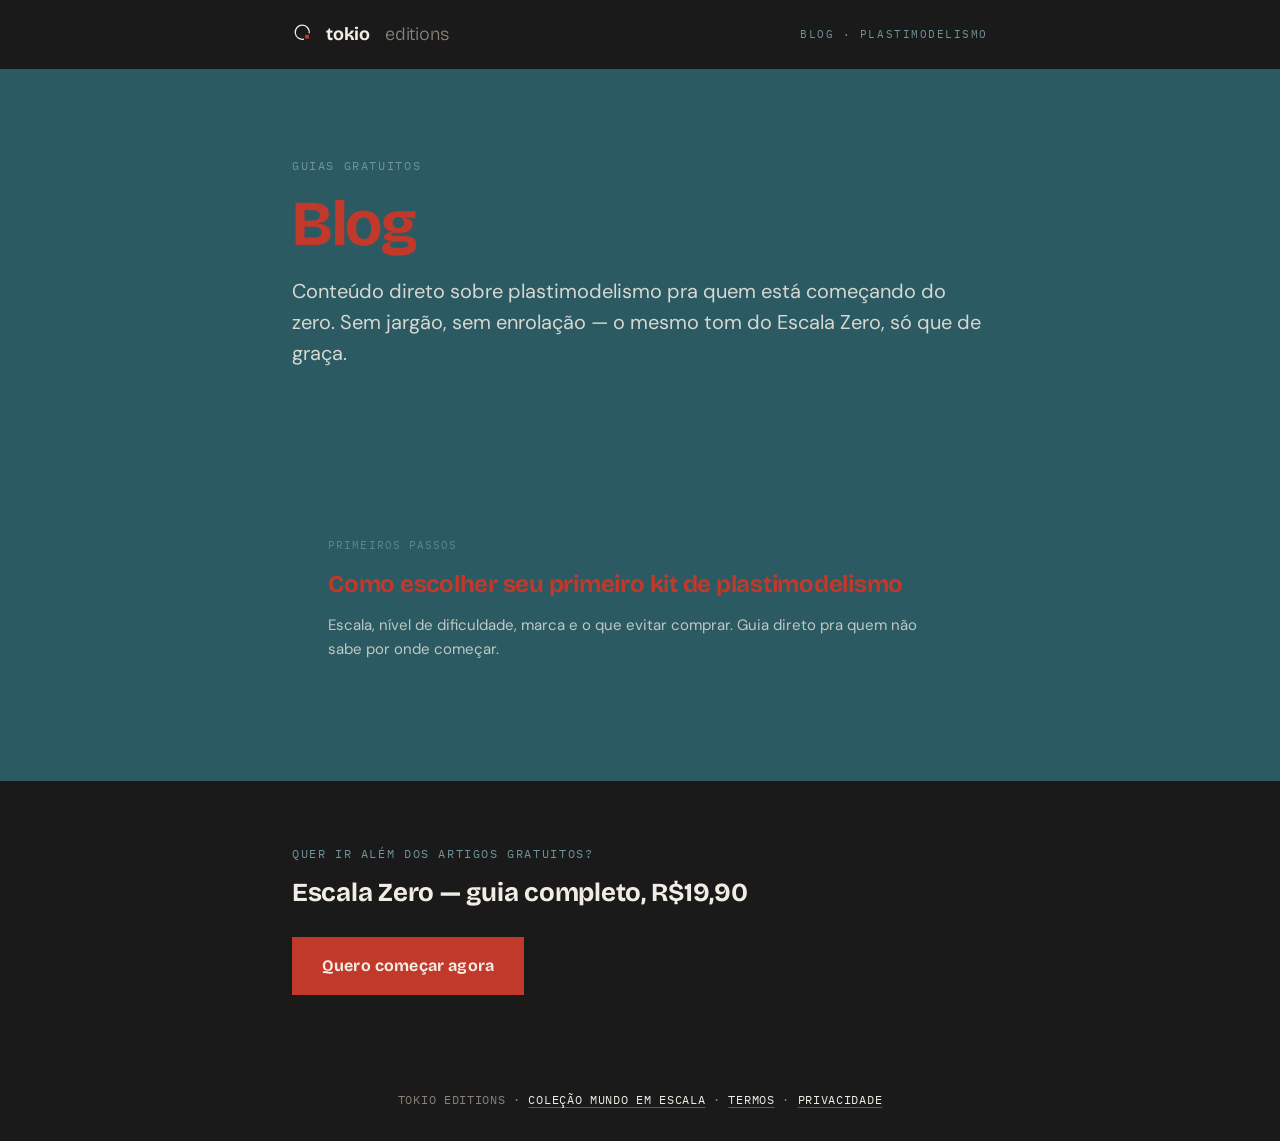
==== commit 6bed51a4: "style: post-card title to Katana Red, keep final-CTA headings white feat: link sales page footer to " ====
--- a/blog/index.html
+++ b/blog/index.html
@@ -61,7 +61,7 @@
   <div class="wrap" style="display:flex;align-items:center;justify-content:space-between;flex-wrap:wrap;gap:24px;">
     <div>
       <p class="kicker" style="margin:0 0 8px;">Quer ir além dos artigos gratuitos?</p>
-      <h2 class="section-title" style="margin:0;font-size:26px;">Escala Zero — guia completo, R$19,90</h2>
+      <h2 class="section-title" style="margin:0;font-size:26px;color:var(--bone);">Escala Zero — guia completo, R$19,90</h2>
     </div>
     <a class="btn" href="../index.html#oferta">Quero começar agora</a>
   </div>
--- a/assets/blog.css
+++ b/assets/blog.css
@@ -54,8 +54,8 @@
 .on-niche .kicker, .on-ink .kicker{color:var(--niche-soft);}
 .on-bone .kicker, .on-bone-dim .kicker{color:var(--red);}
 
-h1.title{font-family:var(--display);font-weight:700;font-size:clamp(36px,6vw,64px);line-height:1.02;letter-spacing:-0.02em;margin:0 0 20px;}
-h2.section-title{font-family:var(--display);font-weight:700;font-size:clamp(24px,3.4vw,32px);letter-spacing:-0.01em;margin:0 0 20px;}
+h1.title{font-family:var(--display);font-weight:700;font-size:clamp(36px,6vw,64px);line-height:1.02;letter-spacing:-0.02em;margin:0 0 20px;color:var(--red);}
+h2.section-title{font-family:var(--display);font-weight:700;font-size:clamp(24px,3.4vw,32px);letter-spacing:-0.01em;margin:0 0 20px;color:var(--red);}
 .lede{font-size:clamp(17px,1.6vw,20px);line-height:1.55;max-width:56ch;margin:0;}
 .on-niche .lede, .on-ink .lede{opacity:.86;}
 .on-bone .lede, .on-bone-dim .lede{color:var(--graphite);}
@@ -83,7 +83,7 @@
 .post-card{background:var(--niche);padding:32px 36px;display:block;text-decoration:none;color:var(--bone);transition:background-color .15s ease-out;}
 .post-card:hover{background:#254e56;}
 .post-card .cat{font-family:var(--mono);font-size:11px;letter-spacing:.1em;text-transform:uppercase;color:var(--niche-soft);margin:0 0 10px;}
-.post-card h3{font-family:var(--display);font-weight:700;font-size:24px;margin:0 0 10px;letter-spacing:-0.01em;}
+.post-card h3{font-family:var(--display);font-weight:700;font-size:24px;margin:0 0 10px;letter-spacing:-0.01em;color:var(--red);}
 .post-card p{margin:0;opacity:.75;font-size:15px;max-width:60ch;}
 
 /* ---------- FOOTER ---------- */
